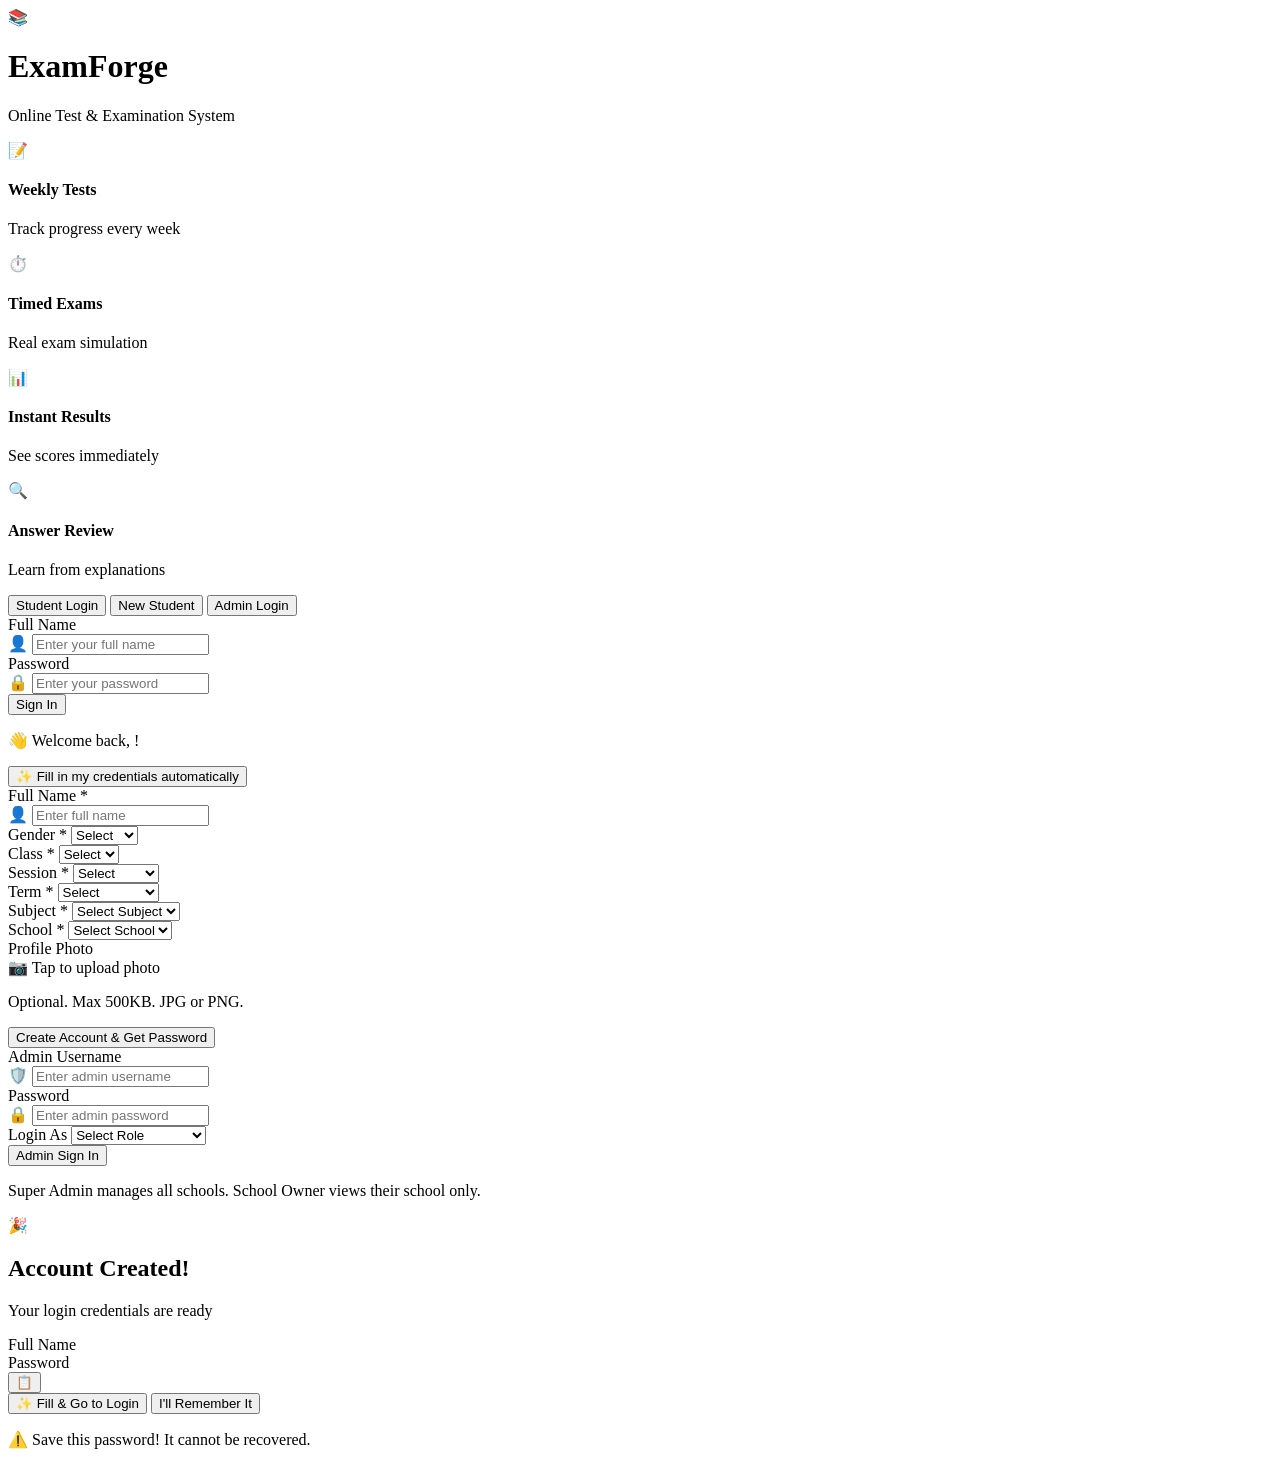
==== index.html @ 5a369159 "Add initial HTML structure for login portal" ====
<!DOCTYPE html>
<html lang="en">
<head>
    <meta charset="UTF-8">
    <meta name="viewport" content="width=device-width, initial-scale=1.0">
    <title>ExamForge - Login Portal</title>
    <link rel="stylesheet" href="styles.css">
</head>
<body>
    <div class="auth-wrapper">
        <div class="auth-left">
            <div class="brand">
                <div class="logo">📚</div>
                <h1>ExamForge</h1>
                <p>Online Test & Examination System</p>
            </div>
            <div class="features">
                <div class="feature">
                    <span class="feature-icon">📝</span>
                    <div><h4>Weekly Tests</h4><p>Track progress every week</p></div>
                </div>
                <div class="feature">
                    <span class="feature-icon">⏱️</span>
                    <div><h4>Timed Exams</h4><p>Real exam simulation</p></div>
                </div>
                <div class="feature">
                    <span class="feature-icon">📊</span>
                    <div><h4>Instant Results</h4><p>See scores immediately</p></div>
                </div>
                <div class="feature">
                    <span class="feature-icon">🔍</span>
                    <div><h4>Answer Review</h4><p>Learn from explanations</p></div>
                </div>
            </div>
        </div>

        <div class="auth-right">
            <div class="auth-box">
                <div class="tabs">
                    <button class="tab-btn active" onclick="showTab('login')">Student Login</button>
                    <button class="tab-btn" onclick="showTab('register')">New Student</button>
                    <button class="tab-btn" onclick="showTab('admin')">Admin Login</button>
                </div>

                <!-- Student Login -->
                <div id="login-tab" class="tab-content active">
                    <form id="loginForm" onsubmit="handleLogin(event)">
                        <div class="form-group">
                            <label>Full Name</label>
                            <div class="input-wrapper">
                                <span class="input-icon">👤</span>
                                <input type="text" id="loginName" required placeholder="Enter your full name">
                            </div>
                        </div>
                        <div class="form-group">
                            <label>Password</label>
                            <div class="input-wrapper">
                                <span class="input-icon">🔒</span>
                                <input type="password" id="loginPassword" required placeholder="Enter your password">
                            </div>
                        </div>
                        <button type="submit" class="btn btn-primary">Sign In</button>
                    </form>
                    <div id="autoFillArea" class="auto-fill-area hidden">
                        <p class="auto-fill-text">👋 Welcome back, <strong id="autoFillName"></strong>!</p>
                        <button onclick="autoFillCredentials()" class="btn btn-auto">✨ Fill in my credentials automatically</button>
                    </div>
                </div>

                <!-- Registration -->
                <div id="register-tab" class="tab-content">
                    <form id="registerForm" onsubmit="handleRegister(event)">
                        <div class="form-group">
                            <label>Full Name *</label>
                            <div class="input-wrapper">
                                <span class="input-icon">👤</span>
                                <input type="text" id="regName" required placeholder="Enter full name">
                            </div>
                        </div>
                        <div class="form-row">
                            <div class="form-group">
                                <label>Gender *</label>
                                <select id="regGender" required>
                                    <option value="">Select</option>
                                    <option value="Male">Male</option>
                                    <option value="Female">Female</option>
                                </select>
                            </div>
                            <div class="form-group">
                                <label>Class *</label>
                                <select id="regClass" required>
                                    <option value="">Select</option>
                                    <option value="SS1">SS1</option>
                                    <option value="SS2">SS2</option>
                                    <option value="SS3">SS3</option>
                                </select>
                            </div>
                        </div>
                        <div class="form-row">
                            <div class="form-group">
                                <label>Session *</label>
                                <select id="regSession" required>
                                    <option value="">Select</option>
                                    <option value="2024/2025">2024/2025</option>
                                    <option value="2025/2026">2025/2026</option>
                                    <option value="2026/2027">2026/2027</option>
                                </select>
                            </div>
                            <div class="form-group">
                                <label>Term *</label>
                                <select id="regTerm" required>
                                    <option value="">Select</option>
                                    <option value="First Term">First Term</option>
                                    <option value="Second Term">Second Term</option>
                                    <option value="Third Term">Third Term</option>
                                </select>
                            </div>
                        </div>
                        <div class="form-group">
                            <label>Subject *</label>
                            <select id="regSubject" required>
                                <option value="">Select Subject</option>
                                <option value="Physics">Physics</option>
                                <option value="Chemistry">Chemistry</option>
                                <option value="Biology">Biology</option>
                                <option value="Mathematics">Mathematics</option>
                                <option value="English">English</option>
                                <option value="Economics">Economics</option>
                            </select>
                        </div>
                        <div class="form-group">
                            <label>School *</label>
                            <select id="regSchool" required>
                                <option value="">Select School</option>
                            </select>
                        </div>
                        <div class="form-group">
                            <label>Profile Photo</label>
                            <div class="photo-upload" onclick="document.getElementById('regPhoto').click()">
                                <div class="photo-preview" id="photoPreview">
                                    <span class="photo-placeholder">📷 Tap to upload photo</span>
                                </div>
                                <input type="file" id="regPhoto" accept="image/*" style="display: none;" onchange="handlePhotoUpload(event)">
                            </div>
                            <p class="photo-hint">Optional. Max 500KB. JPG or PNG.</p>
                        </div>
                        <button type="submit" class="btn btn-primary">Create Account & Get Password</button>
                    </form>
                </div>

                <!-- Admin Login -->
                <div id="admin-tab" class="tab-content">
                    <form id="adminLoginForm" onsubmit="handleAdminLogin(event)">
                        <div class="form-group">
                            <label>Admin Username</label>
                            <div class="input-wrapper">
                                <span class="input-icon">🛡️</span>
                                <input type="text" id="adminUsername" required placeholder="Enter admin username">
                            </div>
                        </div>
                        <div class="form-group">
                            <label>Password</label>
                            <div class="input-wrapper">
                                <span class="input-icon">🔒</span>
                                <input type="password" id="adminPassword" required placeholder="Enter admin password">
                            </div>
                        </div>
                        <div class="form-group">
                            <label>Login As</label>
                            <select id="adminRole" required>
                                <option value="">Select Role</option>
                                <option value="super">Super Admin (You)</option>
                                <option value="school">School Owner</option>
                            </select>
                        </div>
                        <button type="submit" class="btn btn-primary">Admin Sign In</button>
                    </form>
                    <p class="hint" style="margin-top: 16px;">Super Admin manages all schools. School Owner views their school only.</p>
                </div>
            </div>
        </div>
    </div>

    <!-- Password Modal -->
    <div id="passwordModal" class="modal">
        <div class="modal-content credential-modal">
            <div class="modal-header">
                <div class="success-icon">🎉</div>
                <h2>Account Created!</h2>
                <p>Your login credentials are ready</p>
            </div>
            <div class="credential-box">
                <div class="cred-item">
                    <span class="cred-label">Full Name</span>
                    <span class="cred-value" id="credName"></span>
                </div>
                <div class="cred-item">
                    <span class="cred-label">Password</span>
                    <div class="password-display">
                        <span class="password-text" id="credPassword"></span>
                        <button onclick="copyPassword()" class="copy-btn" title="Copy password">📋</button>
                    </div>
                </div>
            </div>
            <div class="cred-actions">
                <button onclick="autoFillAndClose()" class="btn btn-auto">✨ Fill & Go to Login</button>
                <button onclick="closeModal()" class="btn btn-secondary">I'll Remember It</button>
            </div>
            <p class="warning">⚠️ Save this password! It cannot be recovered.</p>
        </div>
    </div>

    <script src="common.js"></script>
    <script src="auth.js"></script>
</body>
</html>
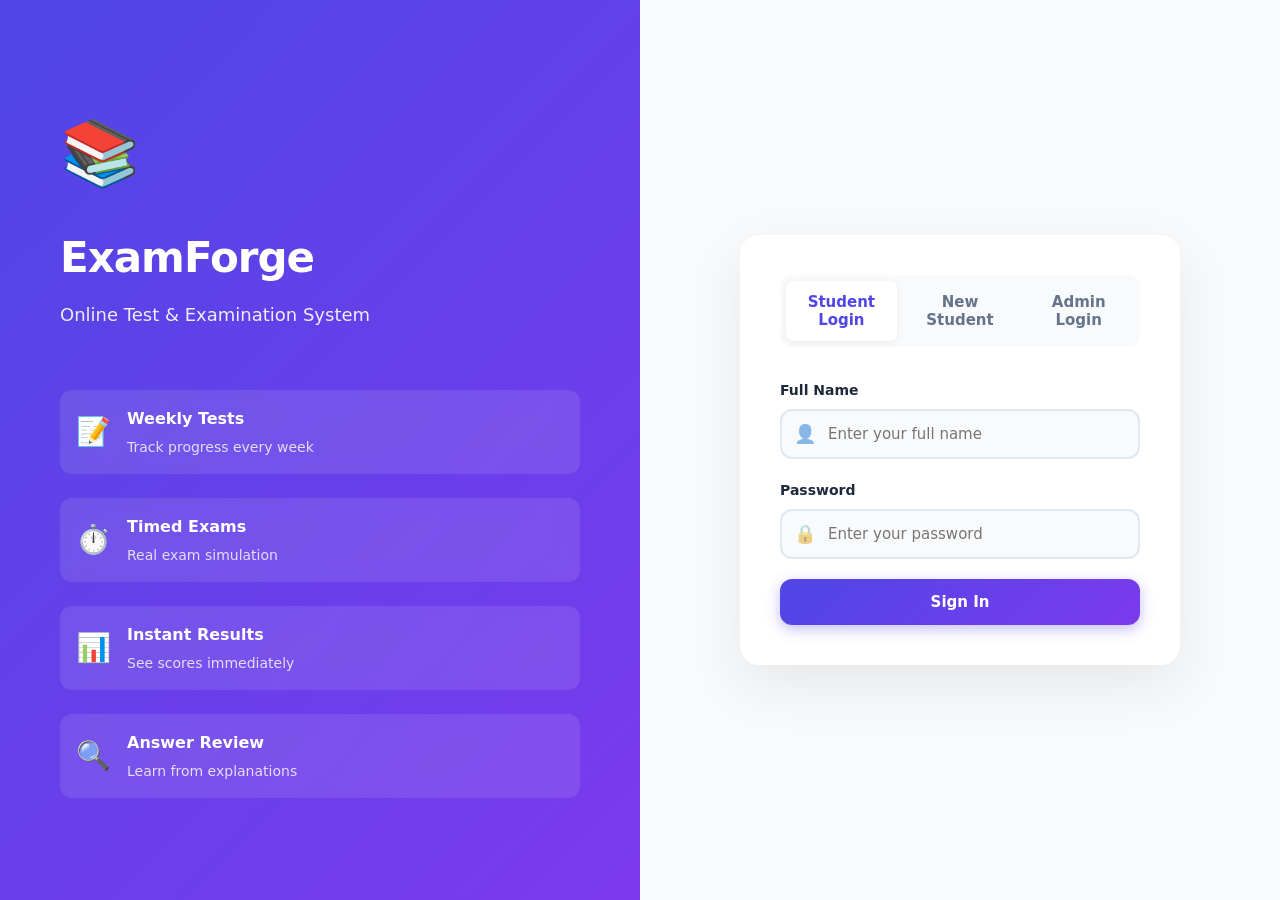
==== commit 97734a3b: "Add files via upload" ====
--- a/index.html
+++ b/index.html
@@ -1,216 +1,216 @@
-<!DOCTYPE html>
-<html lang="en">
-<head>
-    <meta charset="UTF-8">
-    <meta name="viewport" content="width=device-width, initial-scale=1.0">
-    <title>ExamForge - Login Portal</title>
-    <link rel="stylesheet" href="styles.css">
-</head>
-<body>
-    <div class="auth-wrapper">
-        <div class="auth-left">
-            <div class="brand">
-                <div class="logo">📚</div>
-                <h1>ExamForge</h1>
-                <p>Online Test & Examination System</p>
-            </div>
-            <div class="features">
-                <div class="feature">
-                    <span class="feature-icon">📝</span>
-                    <div><h4>Weekly Tests</h4><p>Track progress every week</p></div>
-                </div>
-                <div class="feature">
-                    <span class="feature-icon">⏱️</span>
-                    <div><h4>Timed Exams</h4><p>Real exam simulation</p></div>
-                </div>
-                <div class="feature">
-                    <span class="feature-icon">📊</span>
-                    <div><h4>Instant Results</h4><p>See scores immediately</p></div>
-                </div>
-                <div class="feature">
-                    <span class="feature-icon">🔍</span>
-                    <div><h4>Answer Review</h4><p>Learn from explanations</p></div>
-                </div>
-            </div>
-        </div>
-
-        <div class="auth-right">
-            <div class="auth-box">
-                <div class="tabs">
-                    <button class="tab-btn active" onclick="showTab('login')">Student Login</button>
-                    <button class="tab-btn" onclick="showTab('register')">New Student</button>
-                    <button class="tab-btn" onclick="showTab('admin')">Admin Login</button>
-                </div>
-
-                <!-- Student Login -->
-                <div id="login-tab" class="tab-content active">
-                    <form id="loginForm" onsubmit="handleLogin(event)">
-                        <div class="form-group">
-                            <label>Full Name</label>
-                            <div class="input-wrapper">
-                                <span class="input-icon">👤</span>
-                                <input type="text" id="loginName" required placeholder="Enter your full name">
-                            </div>
-                        </div>
-                        <div class="form-group">
-                            <label>Password</label>
-                            <div class="input-wrapper">
-                                <span class="input-icon">🔒</span>
-                                <input type="password" id="loginPassword" required placeholder="Enter your password">
-                            </div>
-                        </div>
-                        <button type="submit" class="btn btn-primary">Sign In</button>
-                    </form>
-                    <div id="autoFillArea" class="auto-fill-area hidden">
-                        <p class="auto-fill-text">👋 Welcome back, <strong id="autoFillName"></strong>!</p>
-                        <button onclick="autoFillCredentials()" class="btn btn-auto">✨ Fill in my credentials automatically</button>
-                    </div>
-                </div>
-
-                <!-- Registration -->
-                <div id="register-tab" class="tab-content">
-                    <form id="registerForm" onsubmit="handleRegister(event)">
-                        <div class="form-group">
-                            <label>Full Name *</label>
-                            <div class="input-wrapper">
-                                <span class="input-icon">👤</span>
-                                <input type="text" id="regName" required placeholder="Enter full name">
-                            </div>
-                        </div>
-                        <div class="form-row">
-                            <div class="form-group">
-                                <label>Gender *</label>
-                                <select id="regGender" required>
-                                    <option value="">Select</option>
-                                    <option value="Male">Male</option>
-                                    <option value="Female">Female</option>
-                                </select>
-                            </div>
-                            <div class="form-group">
-                                <label>Class *</label>
-                                <select id="regClass" required>
-                                    <option value="">Select</option>
-                                    <option value="SS1">SS1</option>
-                                    <option value="SS2">SS2</option>
-                                    <option value="SS3">SS3</option>
-                                </select>
-                            </div>
-                        </div>
-                        <div class="form-row">
-                            <div class="form-group">
-                                <label>Session *</label>
-                                <select id="regSession" required>
-                                    <option value="">Select</option>
-                                    <option value="2024/2025">2024/2025</option>
-                                    <option value="2025/2026">2025/2026</option>
-                                    <option value="2026/2027">2026/2027</option>
-                                </select>
-                            </div>
-                            <div class="form-group">
-                                <label>Term *</label>
-                                <select id="regTerm" required>
-                                    <option value="">Select</option>
-                                    <option value="First Term">First Term</option>
-                                    <option value="Second Term">Second Term</option>
-                                    <option value="Third Term">Third Term</option>
-                                </select>
-                            </div>
-                        </div>
-                        <div class="form-group">
-                            <label>Subject *</label>
-                            <select id="regSubject" required>
-                                <option value="">Select Subject</option>
-                                <option value="Physics">Physics</option>
-                                <option value="Chemistry">Chemistry</option>
-                                <option value="Biology">Biology</option>
-                                <option value="Mathematics">Mathematics</option>
-                                <option value="English">English</option>
-                                <option value="Economics">Economics</option>
-                            </select>
-                        </div>
-                        <div class="form-group">
-                            <label>School *</label>
-                            <select id="regSchool" required>
-                                <option value="">Select School</option>
-                            </select>
-                        </div>
-                        <div class="form-group">
-                            <label>Profile Photo</label>
-                            <div class="photo-upload" onclick="document.getElementById('regPhoto').click()">
-                                <div class="photo-preview" id="photoPreview">
-                                    <span class="photo-placeholder">📷 Tap to upload photo</span>
-                                </div>
-                                <input type="file" id="regPhoto" accept="image/*" style="display: none;" onchange="handlePhotoUpload(event)">
-                            </div>
-                            <p class="photo-hint">Optional. Max 500KB. JPG or PNG.</p>
-                        </div>
-                        <button type="submit" class="btn btn-primary">Create Account & Get Password</button>
-                    </form>
-                </div>
-
-                <!-- Admin Login -->
-                <div id="admin-tab" class="tab-content">
-                    <form id="adminLoginForm" onsubmit="handleAdminLogin(event)">
-                        <div class="form-group">
-                            <label>Admin Username</label>
-                            <div class="input-wrapper">
-                                <span class="input-icon">🛡️</span>
-                                <input type="text" id="adminUsername" required placeholder="Enter admin username">
-                            </div>
-                        </div>
-                        <div class="form-group">
-                            <label>Password</label>
-                            <div class="input-wrapper">
-                                <span class="input-icon">🔒</span>
-                                <input type="password" id="adminPassword" required placeholder="Enter admin password">
-                            </div>
-                        </div>
-                        <div class="form-group">
-                            <label>Login As</label>
-                            <select id="adminRole" required>
-                                <option value="">Select Role</option>
-                                <option value="super">Super Admin (You)</option>
-                                <option value="school">School Owner</option>
-                            </select>
-                        </div>
-                        <button type="submit" class="btn btn-primary">Admin Sign In</button>
-                    </form>
-                    <p class="hint" style="margin-top: 16px;">Super Admin manages all schools. School Owner views their school only.</p>
-                </div>
-            </div>
-        </div>
-    </div>
-
-    <!-- Password Modal -->
-    <div id="passwordModal" class="modal">
-        <div class="modal-content credential-modal">
-            <div class="modal-header">
-                <div class="success-icon">🎉</div>
-                <h2>Account Created!</h2>
-                <p>Your login credentials are ready</p>
-            </div>
-            <div class="credential-box">
-                <div class="cred-item">
-                    <span class="cred-label">Full Name</span>
-                    <span class="cred-value" id="credName"></span>
-                </div>
-                <div class="cred-item">
-                    <span class="cred-label">Password</span>
-                    <div class="password-display">
-                        <span class="password-text" id="credPassword"></span>
-                        <button onclick="copyPassword()" class="copy-btn" title="Copy password">📋</button>
-                    </div>
-                </div>
-            </div>
-            <div class="cred-actions">
-                <button onclick="autoFillAndClose()" class="btn btn-auto">✨ Fill & Go to Login</button>
-                <button onclick="closeModal()" class="btn btn-secondary">I'll Remember It</button>
-            </div>
-            <p class="warning">⚠️ Save this password! It cannot be recovered.</p>
-        </div>
-    </div>
-
-    <script src="common.js"></script>
-    <script src="auth.js"></script>
-</body>
-</html>
+<!DOCTYPE html>
+<html lang="en">
+<head>
+    <meta charset="UTF-8">
+    <meta name="viewport" content="width=device-width, initial-scale=1.0">
+    <title>ExamForge - Login Portal</title>
+    <link rel="stylesheet" href="styles.css">
+</head>
+<body>
+    <div class="auth-wrapper">
+        <div class="auth-left">
+            <div class="brand">
+                <div class="logo">📚</div>
+                <h1>ExamForge</h1>
+                <p>Online Test & Examination System</p>
+            </div>
+            <div class="features">
+                <div class="feature">
+                    <span class="feature-icon">📝</span>
+                    <div><h4>Weekly Tests</h4><p>Track progress every week</p></div>
+                </div>
+                <div class="feature">
+                    <span class="feature-icon">⏱️</span>
+                    <div><h4>Timed Exams</h4><p>Real exam simulation</p></div>
+                </div>
+                <div class="feature">
+                    <span class="feature-icon">📊</span>
+                    <div><h4>Instant Results</h4><p>See scores immediately</p></div>
+                </div>
+                <div class="feature">
+                    <span class="feature-icon">🔍</span>
+                    <div><h4>Answer Review</h4><p>Learn from explanations</p></div>
+                </div>
+            </div>
+        </div>
+
+        <div class="auth-right">
+            <div class="auth-box">
+                <div class="tabs">
+                    <button class="tab-btn active" onclick="showTab('login')">Student Login</button>
+                    <button class="tab-btn" onclick="showTab('register')">New Student</button>
+                    <button class="tab-btn" onclick="showTab('admin')">Admin Login</button>
+                </div>
+
+                <!-- Student Login -->
+                <div id="login-tab" class="tab-content active">
+                    <form id="loginForm" onsubmit="handleLogin(event)">
+                        <div class="form-group">
+                            <label>Full Name</label>
+                            <div class="input-wrapper">
+                                <span class="input-icon">👤</span>
+                                <input type="text" id="loginName" required placeholder="Enter your full name">
+                            </div>
+                        </div>
+                        <div class="form-group">
+                            <label>Password</label>
+                            <div class="input-wrapper">
+                                <span class="input-icon">🔒</span>
+                                <input type="password" id="loginPassword" required placeholder="Enter your password">
+                            </div>
+                        </div>
+                        <button type="submit" class="btn btn-primary">Sign In</button>
+                    </form>
+                    <div id="autoFillArea" class="auto-fill-area hidden">
+                        <p class="auto-fill-text">👋 Welcome back, <strong id="autoFillName"></strong>!</p>
+                        <button onclick="autoFillCredentials()" class="btn btn-auto">✨ Fill in my credentials automatically</button>
+                    </div>
+                </div>
+
+                <!-- Registration -->
+                <div id="register-tab" class="tab-content">
+                    <form id="registerForm" onsubmit="handleRegister(event)">
+                        <div class="form-group">
+                            <label>Full Name *</label>
+                            <div class="input-wrapper">
+                                <span class="input-icon">👤</span>
+                                <input type="text" id="regName" required placeholder="Enter full name">
+                            </div>
+                        </div>
+                        <div class="form-row">
+                            <div class="form-group">
+                                <label>Gender *</label>
+                                <select id="regGender" required>
+                                    <option value="">Select</option>
+                                    <option value="Male">Male</option>
+                                    <option value="Female">Female</option>
+                                </select>
+                            </div>
+                            <div class="form-group">
+                                <label>Class *</label>
+                                <select id="regClass" required>
+                                    <option value="">Select</option>
+                                    <option value="SS1">SS1</option>
+                                    <option value="SS2">SS2</option>
+                                    <option value="SS3">SS3</option>
+                                </select>
+                            </div>
+                        </div>
+                        <div class="form-row">
+                            <div class="form-group">
+                                <label>Session *</label>
+                                <select id="regSession" required>
+                                    <option value="">Select</option>
+                                    <option value="2024/2025">2024/2025</option>
+                                    <option value="2025/2026">2025/2026</option>
+                                    <option value="2026/2027">2026/2027</option>
+                                </select>
+                            </div>
+                            <div class="form-group">
+                                <label>Term *</label>
+                                <select id="regTerm" required>
+                                    <option value="">Select</option>
+                                    <option value="First Term">First Term</option>
+                                    <option value="Second Term">Second Term</option>
+                                    <option value="Third Term">Third Term</option>
+                                </select>
+                            </div>
+                        </div>
+                        <div class="form-group">
+                            <label>Subject *</label>
+                            <select id="regSubject" required>
+                                <option value="">Select Subject</option>
+                                <option value="Physics">Physics</option>
+                                <option value="Chemistry">Chemistry</option>
+                                <option value="Biology">Biology</option>
+                                <option value="Mathematics">Mathematics</option>
+                                <option value="English">English</option>
+                                <option value="Economics">Economics</option>
+                            </select>
+                        </div>
+                        <div class="form-group">
+                            <label>School *</label>
+                            <select id="regSchool" required>
+                                <option value="">Select School</option>
+                            </select>
+                        </div>
+                        <div class="form-group">
+                            <label>Profile Photo</label>
+                            <div class="photo-upload" onclick="document.getElementById('regPhoto').click()">
+                                <div class="photo-preview" id="photoPreview">
+                                    <span class="photo-placeholder">📷 Tap to upload photo</span>
+                                </div>
+                                <input type="file" id="regPhoto" accept="image/*" style="display: none;" onchange="handlePhotoUpload(event)">
+                            </div>
+                            <p class="photo-hint">Optional. Max 500KB. JPG or PNG.</p>
+                        </div>
+                        <button type="submit" class="btn btn-primary">Create Account & Get Password</button>
+                    </form>
+                </div>
+
+                <!-- Admin Login -->
+                <div id="admin-tab" class="tab-content">
+                    <form id="adminLoginForm" onsubmit="handleAdminLogin(event)">
+                        <div class="form-group">
+                            <label>Admin Username</label>
+                            <div class="input-wrapper">
+                                <span class="input-icon">🛡️</span>
+                                <input type="text" id="adminUsername" required placeholder="Enter admin username">
+                            </div>
+                        </div>
+                        <div class="form-group">
+                            <label>Password</label>
+                            <div class="input-wrapper">
+                                <span class="input-icon">🔒</span>
+                                <input type="password" id="adminPassword" required placeholder="Enter admin password">
+                            </div>
+                        </div>
+                        <div class="form-group">
+                            <label>Login As</label>
+                            <select id="adminRole" required>
+                                <option value="">Select Role</option>
+                                <option value="super">Super Admin (You)</option>
+                                <option value="school">School Owner</option>
+                            </select>
+                        </div>
+                        <button type="submit" class="btn btn-primary">Admin Sign In</button>
+                    </form>
+                    <p class="hint" style="margin-top: 16px;">Super Admin manages all schools. School Owner views their school only.</p>
+                </div>
+            </div>
+        </div>
+    </div>
+
+    <!-- Password Modal -->
+    <div id="passwordModal" class="modal">
+        <div class="modal-content credential-modal">
+            <div class="modal-header">
+                <div class="success-icon">🎉</div>
+                <h2>Account Created!</h2>
+                <p>Your login credentials are ready</p>
+            </div>
+            <div class="credential-box">
+                <div class="cred-item">
+                    <span class="cred-label">Full Name</span>
+                    <span class="cred-value" id="credName"></span>
+                </div>
+                <div class="cred-item">
+                    <span class="cred-label">Password</span>
+                    <div class="password-display">
+                        <span class="password-text" id="credPassword"></span>
+                        <button onclick="copyPassword()" class="copy-btn" title="Copy password">📋</button>
+                    </div>
+                </div>
+            </div>
+            <div class="cred-actions">
+                <button onclick="autoFillAndClose()" class="btn btn-auto">✨ Fill & Go to Login</button>
+                <button onclick="closeModal()" class="btn btn-secondary">I'll Remember It</button>
+            </div>
+            <p class="warning">⚠️ Save this password! It cannot be recovered.</p>
+        </div>
+    </div>
+
+    <script src="common.js"></script>
+    <script src="auth.js"></script>
+</body>
+</html>
--- a/styles.css
+++ b/styles.css
@@ -0,0 +1,1843 @@
+:root {
+    --primary: #4f46e5;
+    --primary-dark: #4338ca;
+    --primary-light: #e0e7ff;
+    --secondary: #64748b;
+    --success: #10b981;
+    --danger: #ef4444;
+    --warning: #f59e0b;
+    --bg: #f8fafc;
+    --card: #ffffff;
+    --text: #1e293b;
+    --text-light: #64748b;
+    --border: #e2e8f0;
+    --gradient-start: #4f46e5;
+    --gradient-end: #7c3aed;
+}
+
+* {
+    margin: 0;
+    padding: 0;
+    box-sizing: border-box;
+    font-family: 'Segoe UI', system-ui, -apple-system, sans-serif;
+}
+
+body {
+    background: var(--bg);
+    color: var(--text);
+    line-height: 1.6;
+}
+
+/* ===== AUTH PAGE REDESIGN ===== */
+.auth-wrapper {
+    display: grid;
+    grid-template-columns: 1fr 1fr;
+    min-height: 100vh;
+}
+
+.auth-left {
+    background: linear-gradient(135deg, var(--gradient-start) 0%, var(--gradient-end) 100%);
+    color: white;
+    padding: 60px;
+    display: flex;
+    flex-direction: column;
+    justify-content: center;
+}
+
+.brand {
+    margin-bottom: 60px;
+}
+
+.logo {
+    font-size: 64px;
+    margin-bottom: 20px;
+}
+
+.brand h1 {
+    font-size: 42px;
+    font-weight: 800;
+    margin-bottom: 10px;
+    letter-spacing: -1px;
+}
+
+.brand p {
+    font-size: 18px;
+    opacity: 0.9;
+}
+
+.features {
+    display: flex;
+    flex-direction: column;
+    gap: 24px;
+}
+
+.feature {
+    display: flex;
+    align-items: center;
+    gap: 16px;
+    padding: 16px;
+    background: rgba(255,255,255,0.1);
+    border-radius: 12px;
+    backdrop-filter: blur(10px);
+    transition: transform 0.3s, background 0.3s;
+}
+
+.feature:hover {
+    transform: translateX(8px);
+    background: rgba(255,255,255,0.15);
+}
+
+.feature-icon {
+    font-size: 28px;
+}
+
+.feature h4 {
+    font-size: 16px;
+    margin-bottom: 4px;
+}
+
+.feature p {
+    font-size: 14px;
+    opacity: 0.8;
+}
+
+.auth-right {
+    display: flex;
+    align-items: center;
+    justify-content: center;
+    padding: 40px;
+    background: var(--bg);
+}
+
+.auth-box {
+    width: 100%;
+    max-width: 440px;
+    background: var(--card);
+    padding: 40px;
+    border-radius: 20px;
+    box-shadow: 0 20px 60px rgba(0,0,0,0.08);
+}
+
+/* Tabs */
+.tabs {
+    display: flex;
+    gap: 8px;
+    margin-bottom: 32px;
+    background: var(--bg);
+    padding: 6px;
+    border-radius: 12px;
+}
+
+.tab-btn {
+    flex: 1;
+    padding: 12px;
+    border: none;
+    background: none;
+    cursor: pointer;
+    font-size: 15px;
+    font-weight: 600;
+    color: var(--text-light);
+    border-radius: 8px;
+    transition: all 0.3s;
+}
+
+.tab-btn.active {
+    background: var(--card);
+    color: var(--primary);
+    box-shadow: 0 2px 8px rgba(0,0,0,0.06);
+}
+
+.tab-content {
+    display: none;
+}
+
+.tab-content.active {
+    display: block;
+    animation: fadeIn 0.4s ease;
+}
+
+@keyframes fadeIn {
+    from { opacity: 0; transform: translateY(10px); }
+    to { opacity: 1; transform: translateY(0); }
+}
+
+/* Form Inputs */
+.form-group {
+    margin-bottom: 20px;
+}
+
+.form-group label {
+    display: block;
+    margin-bottom: 8px;
+    font-weight: 600;
+    font-size: 14px;
+    color: var(--text);
+}
+
+.input-wrapper {
+    position: relative;
+}
+
+.input-icon {
+    position: absolute;
+    left: 14px;
+    top: 50%;
+    transform: translateY(-50%);
+    font-size: 18px;
+    opacity: 0.5;
+}
+
+.form-group input,
+.form-group select {
+    width: 100%;
+    padding: 14px 14px 14px 46px;
+    border: 2px solid var(--border);
+    border-radius: 12px;
+    font-size: 15px;
+    transition: all 0.3s;
+    background: var(--bg);
+}
+
+.form-group input:focus,
+.form-group select:focus {
+    outline: none;
+    border-color: var(--primary);
+    background: var(--card);
+    box-shadow: 0 0 0 4px var(--primary-light);
+}
+
+.form-row {
+    display: grid;
+    grid-template-columns: 1fr 1fr;
+    gap: 16px;
+}
+
+/* Buttons */
+.btn {
+    width: 100%;
+    padding: 14px;
+    border: none;
+    border-radius: 12px;
+    font-size: 15px;
+    font-weight: 600;
+    cursor: pointer;
+    transition: all 0.3s;
+}
+
+.btn-primary {
+    background: linear-gradient(135deg, var(--gradient-start), var(--gradient-end));
+    color: white;
+    box-shadow: 0 4px 14px rgba(79, 70, 229, 0.35);
+}
+
+.btn-primary:hover {
+    transform: translateY(-2px);
+    box-shadow: 0 6px 20px rgba(79, 70, 229, 0.45);
+}
+
+.btn-secondary {
+    background: var(--bg);
+    color: var(--text);
+    border: 2px solid var(--border);
+}
+
+.btn-secondary:hover {
+    background: var(--border);
+}
+
+.btn-success {
+    background: var(--success);
+    color: white;
+}
+
+.btn-danger {
+    background: var(--danger);
+    color: white;
+}
+
+.btn-warning {
+    background: var(--warning);
+    color: white;
+}
+
+.btn-auto {
+    background: linear-gradient(135deg, #059669, #10b981);
+    color: white;
+    box-shadow: 0 4px 14px rgba(16, 185, 129, 0.35);
+}
+
+.btn-auto:hover {
+    transform: translateY(-2px);
+    box-shadow: 0 6px 20px rgba(16, 185, 129, 0.45);
+}
+
+/* Auto-fill area */
+.auto-fill-area {
+    background: linear-gradient(135deg, #ecfdf5, #d1fae5);
+    border: 2px solid #a7f3d0;
+    border-radius: 12px;
+    padding: 20px;
+    margin-top: 20px;
+    text-align: center;
+    animation: slideIn 0.4s ease;
+}
+
+@keyframes slideIn {
+    from { opacity: 0; transform: translateY(-10px); }
+    to { opacity: 1; transform: translateY(0); }
+}
+
+.auto-fill-text {
+    color: #065f46;
+    margin-bottom: 12px;
+    font-size: 15px;
+}
+
+.auto-fill-text strong {
+    color: var(--primary);
+}
+
+/* Divider */
+.divider {
+    display: flex;
+    align-items: center;
+    margin: 24px 0;
+    color: var(--text-light);
+    font-size: 14px;
+}
+
+.divider::before,
+.divider::after {
+    content: '';
+    flex: 1;
+    height: 1px;
+    background: var(--border);
+}
+
+.divider span {
+    padding: 0 16px;
+}
+
+/* Modal */
+.modal {
+    display: none;
+    position: fixed;
+    top: 0;
+    left: 0;
+    width: 100%;
+    height: 100%;
+    background: rgba(0,0,0,0.5);
+    justify-content: center;
+    align-items: center;
+    z-index: 1000;
+    backdrop-filter: blur(4px);
+}
+
+.modal.active {
+    display: flex;
+    animation: fadeIn 0.3s ease;
+}
+
+.modal-content {
+    background: var(--card);
+    border-radius: 20px;
+    max-width: 480px;
+    width: 90%;
+    overflow: hidden;
+    box-shadow: 0 25px 60px rgba(0,0,0,0.2);
+}
+
+.credential-modal {
+    padding: 0;
+}
+
+.modal-header {
+    background: linear-gradient(135deg, var(--gradient-start), var(--gradient-end));
+    color: white;
+    padding: 40px;
+    text-align: center;
+}
+
+.success-icon {
+    font-size: 56px;
+    margin-bottom: 16px;
+}
+
+.modal-header h2 {
+    font-size: 28px;
+    margin-bottom: 8px;
+}
+
+.modal-header p {
+    opacity: 0.9;
+}
+
+.credential-box {
+    padding: 32px;
+}
+
+.cred-item {
+    margin-bottom: 20px;
+}
+
+.cred-item:last-child {
+    margin-bottom: 0;
+}
+
+.cred-label {
+    display: block;
+    font-size: 13px;
+    font-weight: 600;
+    color: var(--text-light);
+    text-transform: uppercase;
+    letter-spacing: 0.5px;
+    margin-bottom: 8px;
+}
+
+.cred-value {
+    display: block;
+    font-size: 18px;
+    font-weight: 600;
+    color: var(--text);
+}
+
+.password-display {
+    display: flex;
+    align-items: center;
+    gap: 12px;
+    background: var(--bg);
+    padding: 16px;
+    border-radius: 12px;
+    border: 2px dashed var(--primary);
+}
+
+.password-text {
+    font-size: 24px;
+    font-weight: 800;
+    color: var(--primary);
+    letter-spacing: 3px;
+    font-family: monospace;
+    flex: 1;
+}
+
+.copy-btn {
+    background: var(--primary-light);
+    border: none;
+    padding: 10px 14px;
+    border-radius: 8px;
+    cursor: pointer;
+    font-size: 18px;
+    transition: all 0.3s;
+}
+
+.copy-btn:hover {
+    background: var(--primary);
+    transform: scale(1.1);
+}
+
+.cred-actions {
+    padding: 0 32px 20px;
+    display: flex;
+    flex-direction: column;
+    gap: 12px;
+}
+
+.warning {
+    text-align: center;
+    color: var(--danger);
+    font-size: 13px;
+    padding: 0 32px 32px;
+}
+
+/* ===== DASHBOARD STYLES ===== */
+.container {
+    max-width: 1200px;
+    margin: 0 auto;
+    padding: 20px;
+}
+
+.dashboard {
+    display: grid;
+    grid-template-columns: 260px 1fr;
+    gap: 30px;
+    min-height: 100vh;
+}
+
+.sidebar {
+    background: var(--card);
+    padding: 30px 20px;
+    border-right: 1px solid var(--border);
+}
+
+.sidebar h2 {
+    color: var(--primary);
+    margin-bottom: 30px;
+    font-size: 22px;
+}
+
+.nav-item {
+    padding: 14px 18px;
+    margin-bottom: 8px;
+    border-radius: 12px;
+    cursor: pointer;
+    transition: all 0.3s;
+    display: flex;
+    align-items: center;
+    gap: 12px;
+    font-weight: 500;
+    color: var(--text-light);
+}
+
+.nav-item:hover,
+.nav-item.active {
+    background: linear-gradient(135deg, var(--gradient-start), var(--gradient-end));
+    color: white;
+    box-shadow: 0 4px 12px rgba(79, 70, 229, 0.3);
+}
+
+.main-content {
+    padding: 30px;
+}
+
+.header {
+    background: var(--card);
+    padding: 24px 32px;
+    border-radius: 16px;
+    margin-bottom: 30px;
+    display: flex;
+    justify-content: space-between;
+    align-items: center;
+    box-shadow: 0 2px 8px rgba(0,0,0,0.04);
+}
+
+.student-info h2 {
+    color: var(--primary);
+    margin-bottom: 6px;
+    font-size: 24px;
+}
+
+.student-info p {
+    color: var(--text-light);
+    font-size: 14px;
+}
+
+.stats-grid {
+    display: grid;
+    grid-template-columns: repeat(auto-fit, minmax(200px, 1fr));
+    gap: 20px;
+    margin-bottom: 30px;
+}
+
+.stat-card {
+    background: var(--card);
+    padding: 24px;
+    border-radius: 16px;
+    box-shadow: 0 2px 8px rgba(0,0,0,0.04);
+    border: 1px solid var(--border);
+    transition: transform 0.3s;
+}
+
+.stat-card:hover {
+    transform: translateY(-4px);
+    box-shadow: 0 8px 24px rgba(0,0,0,0.08);
+}
+
+.stat-card h3 {
+    color: var(--text-light);
+    font-size: 13px;
+    margin-bottom: 12px;
+    text-transform: uppercase;
+    letter-spacing: 0.5px;
+}
+
+.stat-card .value {
+    font-size: 36px;
+    font-weight: 800;
+    color: var(--primary);
+}
+
+/* Test Cards */
+.section-title {
+    font-size: 20px;
+    margin-bottom: 24px;
+    color: var(--text);
+    font-weight: 700;
+}
+
+.tests-grid {
+    display: grid;
+    grid-template-columns: repeat(auto-fill, minmax(320px, 1fr));
+    gap: 20px;
+}
+
+.test-card {
+    background: var(--card);
+    padding: 28px;
+    border-radius: 16px;
+    box-shadow: 0 2px 8px rgba(0,0,0,0.04);
+    border-left: 4px solid var(--primary);
+    transition: all 0.3s;
+}
+
+.test-card:hover {
+    transform: translateY(-4px);
+    box-shadow: 0 12px 24px rgba(0,0,0,0.1);
+}
+
+.test-card.locked {
+    border-left-color: var(--secondary);
+    opacity: 0.7;
+}
+
+.test-card.completed {
+    border-left-color: var(--success);
+}
+
+.test-card.upcoming {
+    border-left-color: var(--warning);
+}
+
+.test-header {
+    display: flex;
+    justify-content: space-between;
+    align-items: start;
+    margin-bottom: 18px;
+}
+
+.test-title {
+    font-size: 18px;
+    font-weight: 700;
+    margin-bottom: 8px;
+}
+
+.test-badge {
+    padding: 6px 14px;
+    border-radius: 20px;
+    font-size: 12px;
+    font-weight: 700;
+}
+
+.badge-week { background: #e0e7ff; color: var(--primary); }
+.badge-midterm { background: #fef3c7; color: #b45309; }
+.badge-exam { background: #fce7f3; color: #be185d; }
+.badge-completed { background: #d1fae5; color: #065f46; }
+.badge-locked { background: #f1f5f9; color: var(--secondary); }
+.badge-available { background: #d1fae5; color: #065f46; }
+
+.test-meta {
+    color: var(--text-light);
+    font-size: 14px;
+    margin-bottom: 20px;
+}
+
+.test-meta p {
+    margin-bottom: 6px;
+    display: flex;
+    align-items: center;
+    gap: 8px;
+}
+
+/* Timer */
+.timer-box {
+    background: var(--card);
+    padding: 24px;
+    border-radius: 16px;
+    text-align: center;
+    margin-bottom: 30px;
+    border: 3px solid var(--primary);
+    box-shadow: 0 4px 16px rgba(79, 70, 229, 0.15);
+}
+
+.timer {
+    font-size: 56px;
+    font-weight: 800;
+    color: var(--primary);
+    font-family: 'Courier New', monospace;
+    letter-spacing: 4px;
+}
+
+.timer.warning {
+    color: var(--warning);
+}
+
+.timer.danger {
+    color: var(--danger);
+    animation: pulse 1s infinite;
+}
+
+@keyframes pulse {
+    0%, 100% { opacity: 1; }
+    50% { opacity: 0.5; }
+}
+
+/* Question Styles */
+.question-container {
+    background: var(--card);
+    padding: 32px;
+    border-radius: 16px;
+    margin-bottom: 24px;
+    box-shadow: 0 2px 8px rgba(0,0,0,0.04);
+}
+
+.question-header {
+    display: flex;
+    justify-content: space-between;
+    margin-bottom: 24px;
+    padding-bottom: 16px;
+    border-bottom: 2px solid var(--border);
+}
+
+.question-number {
+    font-size: 18px;
+    font-weight: 700;
+    color: var(--primary);
+}
+
+.question-text {
+    font-size: 18px;
+    margin-bottom: 28px;
+    line-height: 1.7;
+    font-weight: 500;
+}
+
+.options-list {
+    display: flex;
+    flex-direction: column;
+    gap: 14px;
+}
+
+.option {
+    padding: 18px;
+    border: 2px solid var(--border);
+    border-radius: 12px;
+    cursor: pointer;
+    transition: all 0.3s;
+    display: flex;
+    align-items: center;
+    gap: 14px;
+}
+
+.option:hover {
+    border-color: var(--primary);
+    background: var(--primary-light);
+}
+
+.option.selected {
+    border-color: var(--primary);
+    background: var(--primary-light);
+}
+
+.option.correct {
+    border-color: var(--success);
+    background: #d1fae5;
+}
+
+.option.wrong {
+    border-color: var(--danger);
+    background: #fee2e2;
+}
+
+.option-letter {
+    width: 36px;
+    height: 36px;
+    border-radius: 10px;
+    background: var(--bg);
+    display: flex;
+    align-items: center;
+    justify-content: center;
+    font-weight: 700;
+    flex-shrink: 0;
+    font-size: 15px;
+}
+
+.option.selected .option-letter {
+    background: var(--primary);
+    color: white;
+}
+
+.option.correct .option-letter {
+    background: var(--success);
+    color: white;
+}
+
+.option.wrong .option-letter {
+    background: var(--danger);
+    color: white;
+}
+
+/* Explanation Box */
+.explanation-box {
+    background: #eff6ff;
+    border-left: 4px solid var(--primary);
+    padding: 20px;
+    margin-top: 20px;
+    border-radius: 0 12px 12px 0;
+}
+
+.explanation-box h4 {
+    color: var(--primary);
+    margin-bottom: 10px;
+    font-size: 16px;
+}
+
+.explanation-box p {
+    color: var(--text);
+    line-height: 1.7;
+}
+
+/* Navigation Buttons */
+.nav-buttons {
+    display: flex;
+    justify-content: space-between;
+    gap: 16px;
+    margin-top: 30px;
+}
+
+.nav-buttons .btn {
+    width: auto;
+    padding: 14px 32px;
+}
+
+/* Results */
+.results-container {
+    background: var(--card);
+    padding: 48px;
+    border-radius: 20px;
+    text-align: center;
+    box-shadow: 0 4px 16px rgba(0,0,0,0.06);
+}
+
+.score-circle {
+    width: 160px;
+    height: 160px;
+    border-radius: 50%;
+    border: 10px solid var(--primary);
+    display: flex;
+    align-items: center;
+    justify-content: center;
+    margin: 30px auto;
+    font-size: 42px;
+    font-weight: 800;
+    color: var(--primary);
+}
+
+.score-details {
+    display: grid;
+    grid-template-columns: repeat(3, 1fr);
+    gap: 20px;
+    margin: 30px 0;
+}
+
+.score-item {
+    padding: 24px;
+    background: var(--bg);
+    border-radius: 12px;
+}
+
+/* Admin Styles */
+.admin-grid {
+    display: grid;
+    grid-template-columns: 260px 1fr;
+    gap: 30px;
+}
+
+.filter-bar {
+    background: var(--card);
+    padding: 24px;
+    border-radius: 16px;
+    margin-bottom: 30px;
+    display: flex;
+    gap: 16px;
+    flex-wrap: wrap;
+    align-items: end;
+    box-shadow: 0 2px 8px rgba(0,0,0,0.04);
+}
+
+.filter-group {
+    flex: 1;
+    min-width: 150px;
+}
+
+.filter-group label {
+    display: block;
+    margin-bottom: 6px;
+    font-size: 13px;
+    font-weight: 600;
+    color: var(--text-light);
+}
+
+.filter-group input,
+.filter-group select {
+    width: 100%;
+    padding: 12px;
+    border: 2px solid var(--border);
+    border-radius: 10px;
+    font-size: 14px;
+    transition: all 0.3s;
+}
+
+.filter-group input:focus,
+.filter-group select:focus {
+    outline: none;
+    border-color: var(--primary);
+}
+
+.table-container {
+    background: var(--card);
+    border-radius: 16px;
+    overflow: hidden;
+    box-shadow: 0 2px 8px rgba(0,0,0,0.04);
+}
+
+.data-table {
+    width: 100%;
+    border-collapse: collapse;
+}
+
+.data-table th,
+.data-table td {
+    padding: 16px;
+    text-align: left;
+    border-bottom: 1px solid var(--border);
+}
+
+.data-table th {
+    background: var(--bg);
+    font-weight: 700;
+    font-size: 12px;
+    text-transform: uppercase;
+    color: var(--text-light);
+    letter-spacing: 0.5px;
+}
+
+.data-table tr:hover {
+    background: var(--bg);
+}
+
+.performance-bar {
+    height: 10px;
+    background: var(--border);
+    border-radius: 5px;
+    overflow: hidden;
+    width: 120px;
+}
+
+.performance-fill {
+    height: 100%;
+    border-radius: 5px;
+    transition: width 0.3s;
+}
+
+/* Create Test Form */
+.create-form {
+    background: var(--card);
+    padding: 32px;
+    border-radius: 16px;
+    margin-bottom: 30px;
+    box-shadow: 0 2px 8px rgba(0,0,0,0.04);
+}
+
+.question-builder {
+    background: var(--bg);
+    padding: 24px;
+    border-radius: 12px;
+    margin-bottom: 16px;
+    border: 2px solid var(--border);
+}
+
+.question-builder h4 {
+    margin-bottom: 16px;
+    color: var(--primary);
+}
+
+/* Responsive */
+@media (max-width: 900px) {
+    .auth-wrapper {
+        grid-template-columns: 1fr;
+    }
+    
+    .auth-left {
+        display: none;
+    }
+    
+    .auth-right {
+        padding: 20px;
+    }
+    
+    .dashboard {
+        grid-template-columns: 1fr;
+    }
+    
+    .sidebar {
+        display: none;
+    }
+    
+    .stats-grid {
+        grid-template-columns: 1fr;
+    }
+    
+    .score-details {
+        grid-template-columns: 1fr;
+    }
+    
+    .admin-grid {
+        grid-template-columns: 1fr;
+    }
+}
+
+/* Utility */
+.hidden { display: none !important; }
+.text-success { color: var(--success); }
+.text-danger { color: var(--danger); }
+.text-warning { color: var(--warning); }
+.mb-20 { margin-bottom: 20px; }
+.mt-20 { margin-top: 20px; }
+
+/* ===== EXAM INTERFACE ===== */
+.exam-layout {
+    display: grid;
+    grid-template-columns: 1fr 320px;
+    gap: 24px;
+    min-height: 100vh;
+    padding: 24px;
+    background: var(--bg);
+}
+
+.exam-main {
+    display: flex;
+    flex-direction: column;
+    gap: 20px;
+}
+
+.exam-header {
+    background: var(--card);
+    padding: 24px 32px;
+    border-radius: 16px;
+    display: flex;
+    justify-content: space-between;
+    align-items: center;
+    box-shadow: 0 2px 8px rgba(0,0,0,0.04);
+}
+
+.exam-info h3 {
+    font-size: 20px;
+    font-weight: 700;
+    color: var(--text);
+    margin-bottom: 4px;
+}
+
+.exam-info p {
+    color: var(--text-light);
+    font-size: 14px;
+}
+
+/* Timer Ring */
+.timer-wrapper {
+    width: 100px;
+    height: 100px;
+}
+
+.timer-ring {
+    position: relative;
+    width: 100%;
+    height: 100%;
+}
+
+.timer-svg {
+    transform: rotate(-90deg);
+    width: 100%;
+    height: 100%;
+}
+
+.timer-track {
+    fill: none;
+    stroke: var(--border);
+    stroke-width: 8;
+}
+
+.timer-progress {
+    fill: none;
+    stroke: var(--primary);
+    stroke-width: 8;
+    stroke-linecap: round;
+    stroke-dasharray: 283;
+    stroke-dashoffset: 0;
+    transition: stroke-dashoffset 1s linear, stroke 0.3s;
+}
+
+.timer-text {
+    position: absolute;
+    top: 50%;
+    left: 50%;
+    transform: translate(-50%, -50%);
+    text-align: center;
+}
+
+.timer-digits {
+    font-size: 20px;
+    font-weight: 800;
+    color: var(--text);
+    font-family: 'Courier New', monospace;
+    letter-spacing: 1px;
+}
+
+.timer-ring.warning .timer-progress {
+    stroke: var(--warning);
+}
+
+.timer-ring.danger .timer-progress {
+    stroke: var(--danger);
+    animation: pulse-ring 1s infinite;
+}
+
+@keyframes pulse-ring {
+    0%, 100% { opacity: 1; }
+    50% { opacity: 0.6; }
+}
+
+/* Question Card */
+.question-card {
+    background: var(--card);
+    padding: 32px;
+    border-radius: 16px;
+    box-shadow: 0 2px 8px rgba(0,0,0,0.04);
+    flex: 1;
+}
+
+.question-badge {
+    display: flex;
+    align-items: center;
+    gap: 8px;
+    margin-bottom: 24px;
+    padding-bottom: 16px;
+    border-bottom: 2px solid var(--border);
+}
+
+.q-number {
+    font-size: 18px;
+    font-weight: 700;
+    color: var(--primary);
+}
+
+.q-total {
+    color: var(--text-light);
+    font-size: 15px;
+}
+
+.question-text {
+    font-size: 19px;
+    line-height: 1.7;
+    color: var(--text);
+    margin-bottom: 28px;
+    font-weight: 500;
+}
+
+/* Options Area */
+.options-area {
+    display: flex;
+    flex-direction: column;
+    gap: 14px;
+}
+
+.exam-option {
+    display: flex;
+    align-items: center;
+    gap: 16px;
+    padding: 18px 20px;
+    border: 2px solid var(--border);
+    border-radius: 12px;
+    cursor: pointer;
+    transition: all 0.25s ease;
+    background: var(--bg);
+}
+
+.exam-option:hover {
+    border-color: var(--primary);
+    background: var(--primary-light);
+    transform: translateX(4px);
+}
+
+.exam-option.selected {
+    border-color: var(--primary);
+    background: linear-gradient(135deg, var(--primary-light), #e0e7ff);
+    box-shadow: 0 4px 12px rgba(79, 70, 229, 0.15);
+}
+
+.option-letter-box {
+    width: 40px;
+    height: 40px;
+    border-radius: 10px;
+    background: var(--card);
+    display: flex;
+    align-items: center;
+    justify-content: center;
+    font-weight: 700;
+    font-size: 16px;
+    color: var(--text-light);
+    border: 2px solid var(--border);
+    flex-shrink: 0;
+    transition: all 0.25s;
+}
+
+.exam-option:hover .option-letter-box {
+    border-color: var(--primary);
+    color: var(--primary);
+}
+
+.exam-option.selected .option-letter-box {
+    background: var(--primary);
+    color: white;
+    border-color: var(--primary);
+}
+
+.option-text {
+    font-size: 16px;
+    color: var(--text);
+    font-weight: 500;
+}
+
+/* Navigation */
+.exam-nav {
+    display: flex;
+    justify-content: space-between;
+    align-items: center;
+    gap: 16px;
+    padding: 0 4px;
+}
+
+.nav-btn {
+    padding: 14px 28px;
+    border: none;
+    border-radius: 12px;
+    font-size: 15px;
+    font-weight: 600;
+    cursor: pointer;
+    transition: all 0.3s;
+    display: flex;
+    align-items: center;
+    gap: 8px;
+}
+
+.prev-btn {
+    background: var(--bg);
+    color: var(--text);
+    border: 2px solid var(--border);
+}
+
+.prev-btn:hover {
+    background: var(--border);
+}
+
+.next-btn {
+    background: linear-gradient(135deg, var(--gradient-start), var(--gradient-end));
+    color: white;
+    box-shadow: 0 4px 14px rgba(79, 70, 229, 0.3);
+}
+
+.next-btn:hover {
+    transform: translateY(-2px);
+    box-shadow: 0 6px 20px rgba(79, 70, 229, 0.4);
+}
+
+.submit-btn {
+    background: linear-gradient(135deg, #059669, #10b981);
+    color: white;
+    box-shadow: 0 4px 14px rgba(16, 185, 129, 0.3);
+}
+
+.submit-btn:hover {
+    transform: translateY(-2px);
+    box-shadow: 0 6px 20px rgba(16, 185, 129, 0.4);
+}
+
+.nav-hint {
+    flex: 1;
+    text-align: center;
+    font-size: 14px;
+    font-weight: 500;
+}
+
+.answered-text {
+    color: var(--success);
+}
+
+.not-answered-text {
+    color: var(--text-light);
+}
+
+/* Sidebar */
+.exam-sidebar {
+    display: flex;
+    flex-direction: column;
+    gap: 20px;
+}
+
+.palette-card {
+    background: var(--card);
+    padding: 24px;
+    border-radius: 16px;
+    box-shadow: 0 2px 8px rgba(0,0,0,0.04);
+}
+
+.palette-card h4 {
+    font-size: 16px;
+    font-weight: 700;
+    margin-bottom: 4px;
+    color: var(--text);
+}
+
+.palette-hint {
+    color: var(--text-light);
+    font-size: 13px;
+    margin-bottom: 16px;
+}
+
+/* Palette Grid - 5 per row */
+.palette-grid {
+    display: grid;
+    grid-template-columns: repeat(5, 1fr);
+    gap: 10px;
+    margin-bottom: 20px;
+}
+
+.palette-btn {
+    aspect-ratio: 1;
+    border: 2px solid var(--border);
+    border-radius: 10px;
+    background: var(--bg);
+    font-size: 15px;
+    font-weight: 700;
+    color: var(--text-light);
+    cursor: pointer;
+    transition: all 0.2s;
+    display: flex;
+    align-items: center;
+    justify-content: center;
+}
+
+.palette-btn:hover {
+    border-color: var(--primary);
+    color: var(--primary);
+    transform: scale(1.08);
+}
+
+.palette-btn.current {
+    border-color: var(--primary);
+    background: var(--primary);
+    color: white;
+    box-shadow: 0 4px 12px rgba(79, 70, 229, 0.3);
+    animation: pulse-soft 2s infinite;
+}
+
+.palette-btn.answered {
+    border-color: var(--success);
+    background: #d1fae5;
+    color: #065f46;
+}
+
+.palette-btn.not-answered {
+    border-color: var(--border);
+    background: var(--bg);
+    color: var(--text-light);
+}
+
+@keyframes pulse-soft {
+    0%, 100% { box-shadow: 0 4px 12px rgba(79, 70, 229, 0.3); }
+    50% { box-shadow: 0 4px 20px rgba(79, 70, 229, 0.5); }
+}
+
+/* Legend */
+.palette-legend {
+    display: flex;
+    flex-direction: column;
+    gap: 10px;
+    padding-top: 16px;
+    border-top: 1px solid var(--border);
+}
+
+.legend-item {
+    display: flex;
+    align-items: center;
+    gap: 10px;
+    font-size: 13px;
+    color: var(--text-light);
+}
+
+.legend-dot {
+    width: 14px;
+    height: 14px;
+    border-radius: 4px;
+    border: 2px solid var(--border);
+}
+
+.legend-dot.current {
+    background: var(--primary);
+    border-color: var(--primary);
+}
+
+.legend-dot.answered {
+    background: #d1fae5;
+    border-color: var(--success);
+}
+
+.legend-dot.not-answered {
+    background: var(--bg);
+    border-color: var(--border);
+}
+
+/* Summary Card */
+.summary-card .summary-row {
+    display: flex;
+    justify-content: space-between;
+    align-items: center;
+    padding: 12px 0;
+    border-bottom: 1px solid var(--border);
+    font-size: 14px;
+}
+
+.summary-card .summary-row:last-child {
+    border-bottom: none;
+}
+
+.summary-card .summary-row strong {
+    font-size: 18px;
+    color: var(--primary);
+}
+
+/* Responsive */
+@media (max-width: 900px) {
+    .exam-layout {
+        grid-template-columns: 1fr;
+    }
+    
+    .exam-sidebar {
+        order: -1;
+    }
+    
+    .palette-grid {
+        grid-template-columns: repeat(10, 1fr);
+    }
+    
+    .exam-header {
+        flex-direction: column;
+        gap: 16px;
+        text-align: center;
+    }
+}
+/* Edit Banner */
+.edit-banner {
+    background: linear-gradient(135deg, #fef3c7, #fde68a);
+    border: 2px solid #f59e0b;
+    padding: 16px 20px;
+    border-radius: 12px;
+    margin-bottom: 24px;
+    font-size: 15px;
+    color: #92400e;
+}
+
+.edit-banner strong {
+    color: #78350f;
+}
+
+/* Test Card Buttons */
+.test-card .btn {
+    margin-top: 0;
+}
+
+/* Question Bank */
+#questionBankArea .create-form {
+    padding: 24px;
+}
+
+.bank-question-item {
+    padding: 14px;
+    border: 2px solid var(--border);
+    border-radius: 10px;
+    margin-bottom: 8px;
+    cursor: pointer;
+    transition: all 0.2s;
+    background: white;
+}
+
+.bank-question-item:hover {
+    border-color: var(--primary);
+    background: var(--primary-light);
+    transform: translateX(4px);
+}
+
+.bank-question-item.selected {
+    border-color: var(--success);
+    background: #d1fae5;
+}
+
+.bank-checkbox {
+    width: 24px;
+    height: 24px;
+    border: 2px solid var(--border);
+    border-radius: 6px;
+    display: flex;
+    align-items: center;
+    justify-content: center;
+    font-weight: 700;
+    color: white;
+    font-size: 14px;
+    flex-shrink: 0;
+    transition: all 0.2s;
+    margin-top: 2px;
+}
+
+.bank-question-item.selected .bank-checkbox {
+    background: var(--success);
+    border-color: var(--success);
+}
+
+.bank-question-item:hover .bank-checkbox {
+    border-color: var(--primary);
+}
+
+        /* Calculator Toggle Button */
+        .calc-toggle-btn {
+            position: fixed;
+            bottom: 2rem;
+            right: 2rem;
+            width: 56px;
+            height: 56px;
+            border-radius: 50%;
+            background: var(--primary);
+            color: white;
+            border: none;
+            font-size: 1.5rem;
+            cursor: pointer;
+            box-shadow: var(--shadow-lg);
+            z-index: 200;
+            transition: all 0.3s;
+            display: flex;
+            align-items: center;
+            justify-content: center;
+        }
+
+        .calc-toggle-btn:hover {
+            background: var(--primary-dark);
+            transform: scale(1.1);
+        }
+
+        /* Calculator Modal */
+        .calc-modal {
+            position: fixed;
+            top: 0;
+            left: 0;
+            right: 0;
+            bottom: 0;
+            background: rgba(0, 0, 0, 0.5);
+            display: flex;
+            align-items: center;
+            justify-content: center;
+            z-index: 300;
+            opacity: 0;
+            visibility: hidden;
+            transition: all 0.3s;
+        }
+
+        .calc-modal.show {
+            opacity: 1;
+            visibility: visible;
+        }
+
+        .calc-container {
+            background: green;
+            border-radius: 16px;
+            width: 380px;
+            max-width: 95vw;
+            box-shadow: var(--shadow-lg);
+            overflow: hidden;
+        }
+
+        .calc-header {
+            background: var(--primary);
+            color: white;
+            padding: 1rem 1.25rem;
+            display: flex;
+            justify-content: space-between;
+            align-items: center;
+            font-weight: 600;
+        }
+
+        .calc-close {
+            background: none;
+            border: none;
+            color: white;
+            font-size: 1.2rem;
+            cursor: pointer;
+            width: 32px;
+            height: 32px;
+            border-radius: 50%;
+            display: flex;
+            align-items: center;
+            justify-content: center;
+            transition: background 0.2s;
+        }
+
+        .calc-close:hover {
+            background: rgba(255,255,255,0.2);
+        }
+
+        /* Display */
+        .calc-display {
+            background: #1f2937;
+            color: white;
+            padding: 1rem;
+            text-align: right;
+        }
+
+        .calc-history {
+            font-size: 0.8rem;
+            color: #9ca3af;
+            min-height: 1.2rem;
+            word-break: break-all;
+        }
+
+        .calc-input {
+            font-size: 1.8rem;
+            font-weight: 600;
+            min-height: 2.5rem;
+            word-break: break-all;
+            font-family: 'Courier New', monospace;
+        }
+
+        /* Buttons Grid */
+        .calc-buttons {
+            display: grid;
+            grid-template-columns: repeat(5, 1fr);
+            gap: 0.5rem;
+            padding: 1rem;
+            background: var(--light);
+        }
+
+        .calc-btn {
+            padding: 0.75rem 0.25rem;
+            border: none;
+            border-radius: 8px;
+            font-size: 0.95rem;
+            font-weight: 600;
+            cursor: pointer;
+            transition: all 0.2s;
+            background: var(--white);
+            color: var(--dark);
+        }
+
+        .calc-btn:hover {
+            background: #e5e7eb;
+            transform: translateY(-1px);
+        }
+
+        .calc-btn:active {
+            transform: translateY(0);
+        }
+
+        /* Button Types */
+        .calc-fn {
+            background: #dbeafe;
+            color: #1e40af;
+            font-size: 0.85rem;
+        }
+
+        .calc-fn:hover {
+            background: #bfdbfe;
+        }
+
+        .calc-op {
+            background: #fef3c7;
+            color: #92400e;
+            font-size: 1.1rem;
+        }
+
+        .calc-op:hover {
+            background: #fde68a;
+        }
+
+        .calc-const {
+            background: #d1fae5;
+            color: #065f46;
+        }
+
+        .calc-const:hover {
+            background: #a7f3d0;
+        }
+
+        .calc-clear {
+            background: #fee2e2;
+            color: #991b1b;
+        }
+
+        .calc-clear:hover {
+            background: #fecaca;
+        }
+
+        .calc-equals {
+            background: var(--accent);
+            color: white;
+            font-size: 1.2rem;
+        }
+
+        .calc-equals:hover {
+            background: #059669;
+        }
+
+        /* Responsive */
+        @media (max-width: 768px) {
+            .calc-container {
+                width: 100%;
+                max-width: 100%;
+                border-radius: 16px 16px 0 0;
+                position: absolute;
+                bottom: 0;
+            }
+            
+            .calc-modal.show {
+                align-items: flex-end;
+            }
+            
+            .calc-toggle-btn {
+                bottom: 1rem;
+                right: 1rem;
+                width: 48px;
+                height: 48px;
+                font-size: 1.2rem;
+            }
+        }
+
+        /* Dark Mode */
+.dark-toggle {
+    width: 44px;
+    height: 44px;
+    border-radius: 50%;
+    border: 2px solid var(--border);
+    background: var(--card);
+    font-size: 20px;
+    cursor: pointer;
+    transition: all 0.3s;
+}
+
+.dark-toggle:hover {
+    transform: scale(1.1) rotate(20deg);
+}
+
+body.dark-mode {
+    --bg: #0f172a;
+    --card: #1e293b;
+    --text: #f1f5f9;
+    --text-light: #94a3b8;
+    --border: #334155;
+}
+
+body.dark-mode .auth-left {
+    background: linear-gradient(135deg, #312e81, #4c1d95);
+}
+
+body.dark-mode .exam-option {
+    background: #1e293b;
+}
+
+body.dark-mode .option-letter-box {
+    background: #0f172a;
+}
+
+body.dark-mode .calc-container {
+    background: #1e293b;
+}
+
+body.dark-mode .calc-btn {
+    background: #1e293b;
+    color: #f1f5f9;
+}
+
+body.dark-mode .calc-fn {
+    background: #334155;
+}
+
+body.dark-mode .calc-sci {
+    background: #451a03;
+}
+/* Photo Upload */
+.photo-upload {
+    cursor: pointer;
+    border: 2px dashed var(--border);
+    border-radius: 12px;
+    padding: 20px;
+    text-align: center;
+    transition: all 0.3s;
+    background: var(--bg);
+}
+
+.photo-upload:hover {
+    border-color: var(--primary);
+    background: var(--primary-light);
+}
+
+.photo-preview {
+    width: 120px;
+    height: 120px;
+    border-radius: 50%;
+    margin: 0 auto;
+    overflow: hidden;
+    display: flex;
+    align-items: center;
+    justify-content: center;
+    background: var(--card);
+    border: 3px solid var(--border);
+}
+
+.photo-preview img {
+    width: 100%;
+    height: 100%;
+    object-fit: cover;
+}
+
+.photo-placeholder {
+    font-size: 40px;
+    color: var(--text-light);
+}
+
+.photo-hint {
+    text-align: center;
+    color: var(--text-light);
+    font-size: 12px;
+    margin-top: 8px;
+}
+
+/* Student Photo */
+.student-photo {
+    width: 56px;
+    height: 56px;
+    border-radius: 50%;
+    overflow: hidden;
+    background: linear-gradient(135deg, var(--gradient-start), var(--gradient-end));
+    display: flex;
+    align-items: center;
+    justify-content: center;
+    flex-shrink: 0;
+}
+
+.student-photo img {
+    width: 100%;
+    height: 100%;
+    object-fit: cover;
+}
+
+.photo-initial {
+    color: white;
+    font-size: 24px;
+    font-weight: 700;
+}
+
+/* Delete buttons */
+.btn-danger {
+    background: linear-gradient(135deg, #dc2626, #ef4444);
+    color: white;
+    box-shadow: 0 4px 14px rgba(239, 68, 68, 0.3);
+}
+
+.btn-danger:hover {
+    transform: translateY(-2px);
+    box-shadow: 0 6px 20px rgba(239, 68, 68, 0.4);
+}
